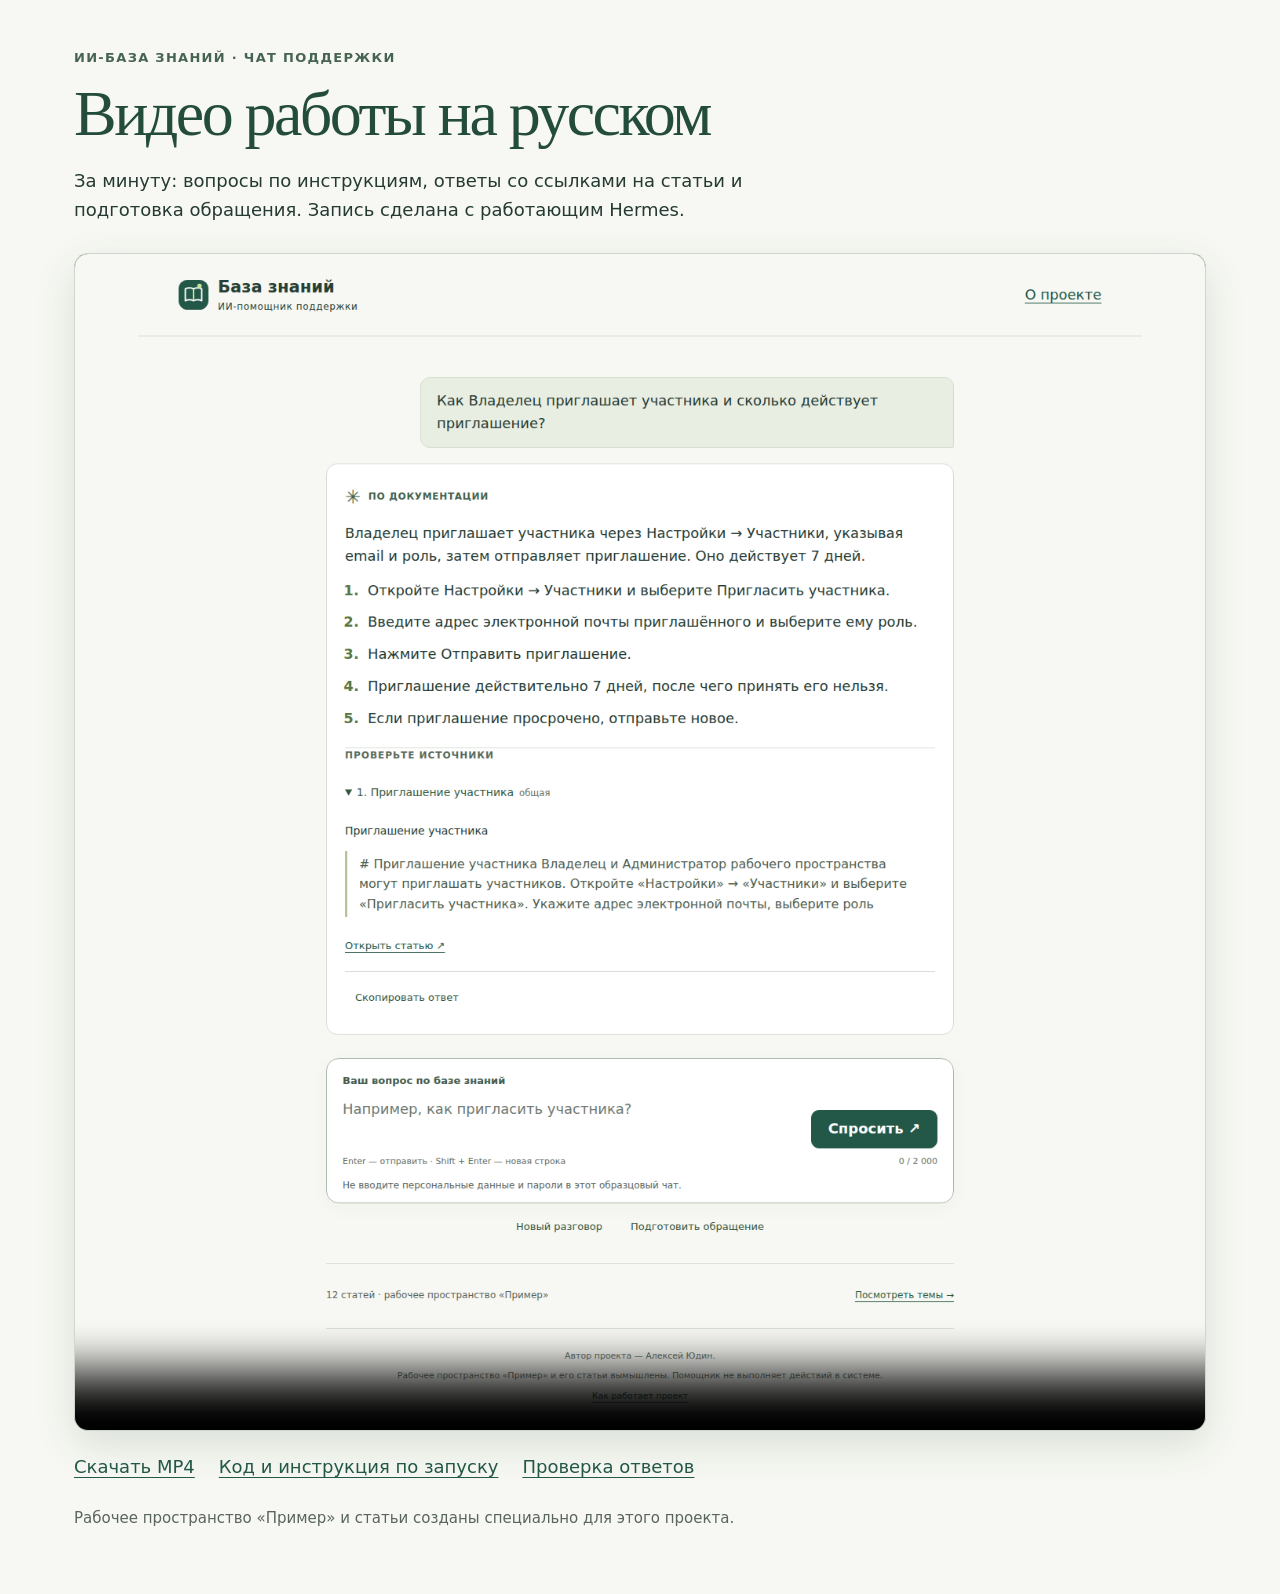
==== index.html @ f02aea6c "Publish playable video page for Russian demo" ====
<!doctype html>
<html lang="ru">
<head>
  <meta charset="utf-8">
  <meta name="viewport" content="width=device-width,initial-scale=1">
  <meta name="description" content="Видео работы русскоязычной ИИ-базы знаний и чата поддержки: вопросы, ответы и проверяемые источники.">
  <link rel="icon" href="app/static/mark.svg" type="image/svg+xml">
  <title>ИИ-база знаний — видео работы на русском</title>
  <style>
    *{box-sizing:border-box}
    body{margin:0;background:#f7f8f3;color:#253a32;font:18px/1.6 system-ui,-apple-system,BlinkMacSystemFont,"Segoe UI",sans-serif}
    main{max-width:1180px;margin:auto;padding:48px 24px 64px}
    h1{font:normal clamp(38px,5vw,64px)/1.1 Georgia,serif;letter-spacing:-.04em;color:#234c3c;margin:10px 0 18px}
    p{max-width:780px;margin:0 0 28px}
    .eyebrow{font-size:13px;font-weight:700;letter-spacing:.1em;text-transform:uppercase;color:#476452}
    video{display:block;width:100%;height:auto;background:#1d2822;border:1px solid #cdd8cc;border-radius:14px;box-shadow:0 14px 40px #24432a22}
    .links{display:flex;flex-wrap:wrap;gap:12px 24px;margin-top:22px}
    a{color:#235747;text-underline-offset:4px}
    a:focus-visible,video:focus-visible{outline:3px solid #446cbb;outline-offset:4px}
    small{display:block;margin-top:24px;color:#59655e}
  </style>
</head>
<body>
  <main>
    <div class="eyebrow">ИИ-база знаний · чат поддержки</div>
    <h1>Видео работы на русском</h1>
    <p>За минуту: вопросы по инструкциям, ответы со ссылками на статьи и подготовка обращения. Запись сделана с работающим Hermes.</p>
    <video controls playsinline preload="metadata" poster="artifacts/answer-desktop.png" aria-label="Видео работы ИИ-помощника по базе знаний">
      <source src="artifacts/demo.mp4" type="video/mp4">
      <source src="artifacts/demo.webm" type="video/webm">
      Ваш браузер не поддерживает воспроизведение видео.
    </video>
    <nav class="links" aria-label="Ссылки проекта">
      <a href="artifacts/demo.mp4" download>Скачать MP4</a>
      <a href="https://github.com/pzzz404/hermes-knowledge-assistant">Код и инструкция по запуску</a>
      <a href="https://github.com/pzzz404/hermes-knowledge-assistant/blob/main/docs/EVALUATION.md">Проверка ответов</a>
    </nav>
    <small>Рабочее пространство «Пример» и статьи созданы специально для этого проекта.</small>
  </main>
</body>
</html>
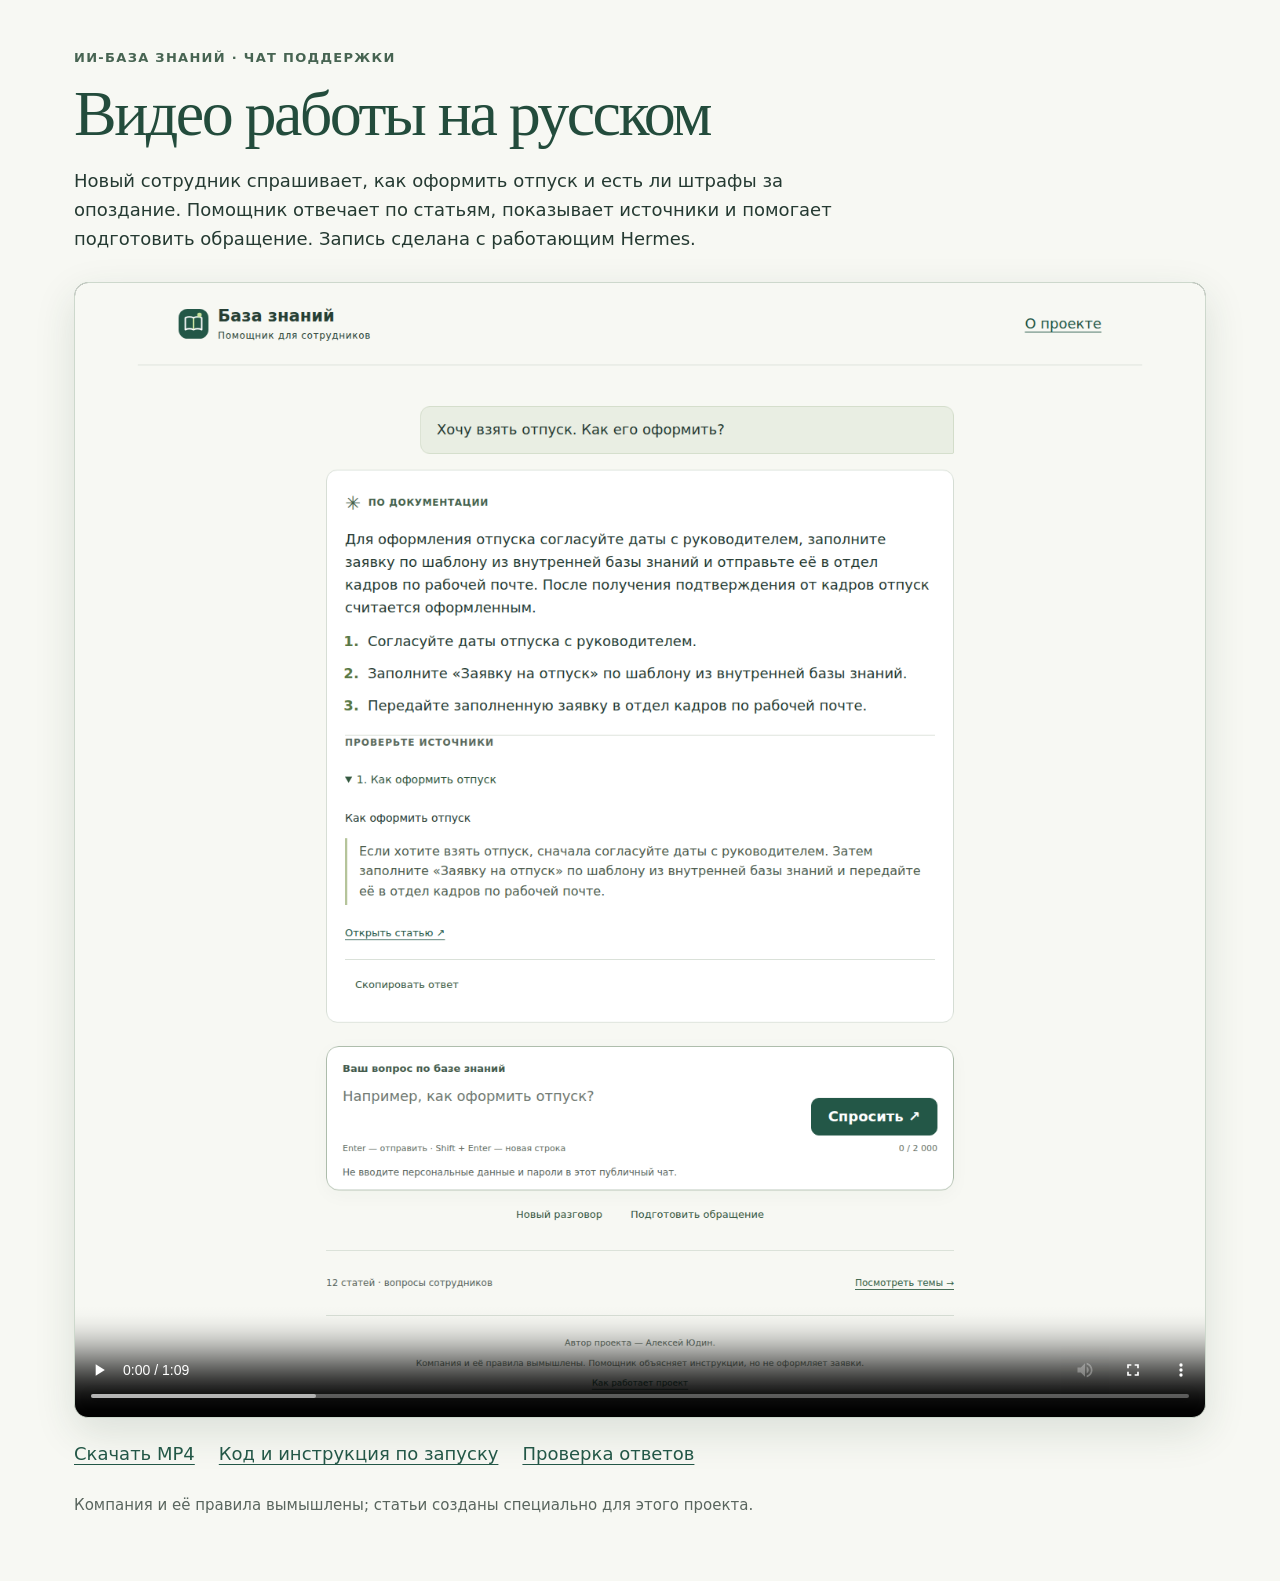
==== commit 30b6f3f4: "Replace sample workspace with employee onboarding scenario" ====
--- a/index.html
+++ b/index.html
@@ -24,7 +24,7 @@
   <main>
     <div class="eyebrow">ИИ-база знаний · чат поддержки</div>
     <h1>Видео работы на русском</h1>
-    <p>За минуту: вопросы по инструкциям, ответы со ссылками на статьи и подготовка обращения. Запись сделана с работающим Hermes.</p>
+    <p>Новый сотрудник спрашивает, как оформить отпуск и есть ли штрафы за опоздание. Помощник отвечает по статьям, показывает источники и помогает подготовить обращение. Запись сделана с работающим Hermes.</p>
     <video controls playsinline preload="metadata" poster="artifacts/answer-desktop.png" aria-label="Видео работы ИИ-помощника по базе знаний">
       <source src="artifacts/demo.mp4" type="video/mp4">
       <source src="artifacts/demo.webm" type="video/webm">
@@ -35,7 +35,7 @@
       <a href="https://github.com/pzzz404/hermes-knowledge-assistant">Код и инструкция по запуску</a>
       <a href="https://github.com/pzzz404/hermes-knowledge-assistant/blob/main/docs/EVALUATION.md">Проверка ответов</a>
     </nav>
-    <small>Рабочее пространство «Пример» и статьи созданы специально для этого проекта.</small>
+    <small>Компания и её правила вымышлены; статьи созданы специально для этого проекта.</small>
   </main>
 </body>
 </html>
